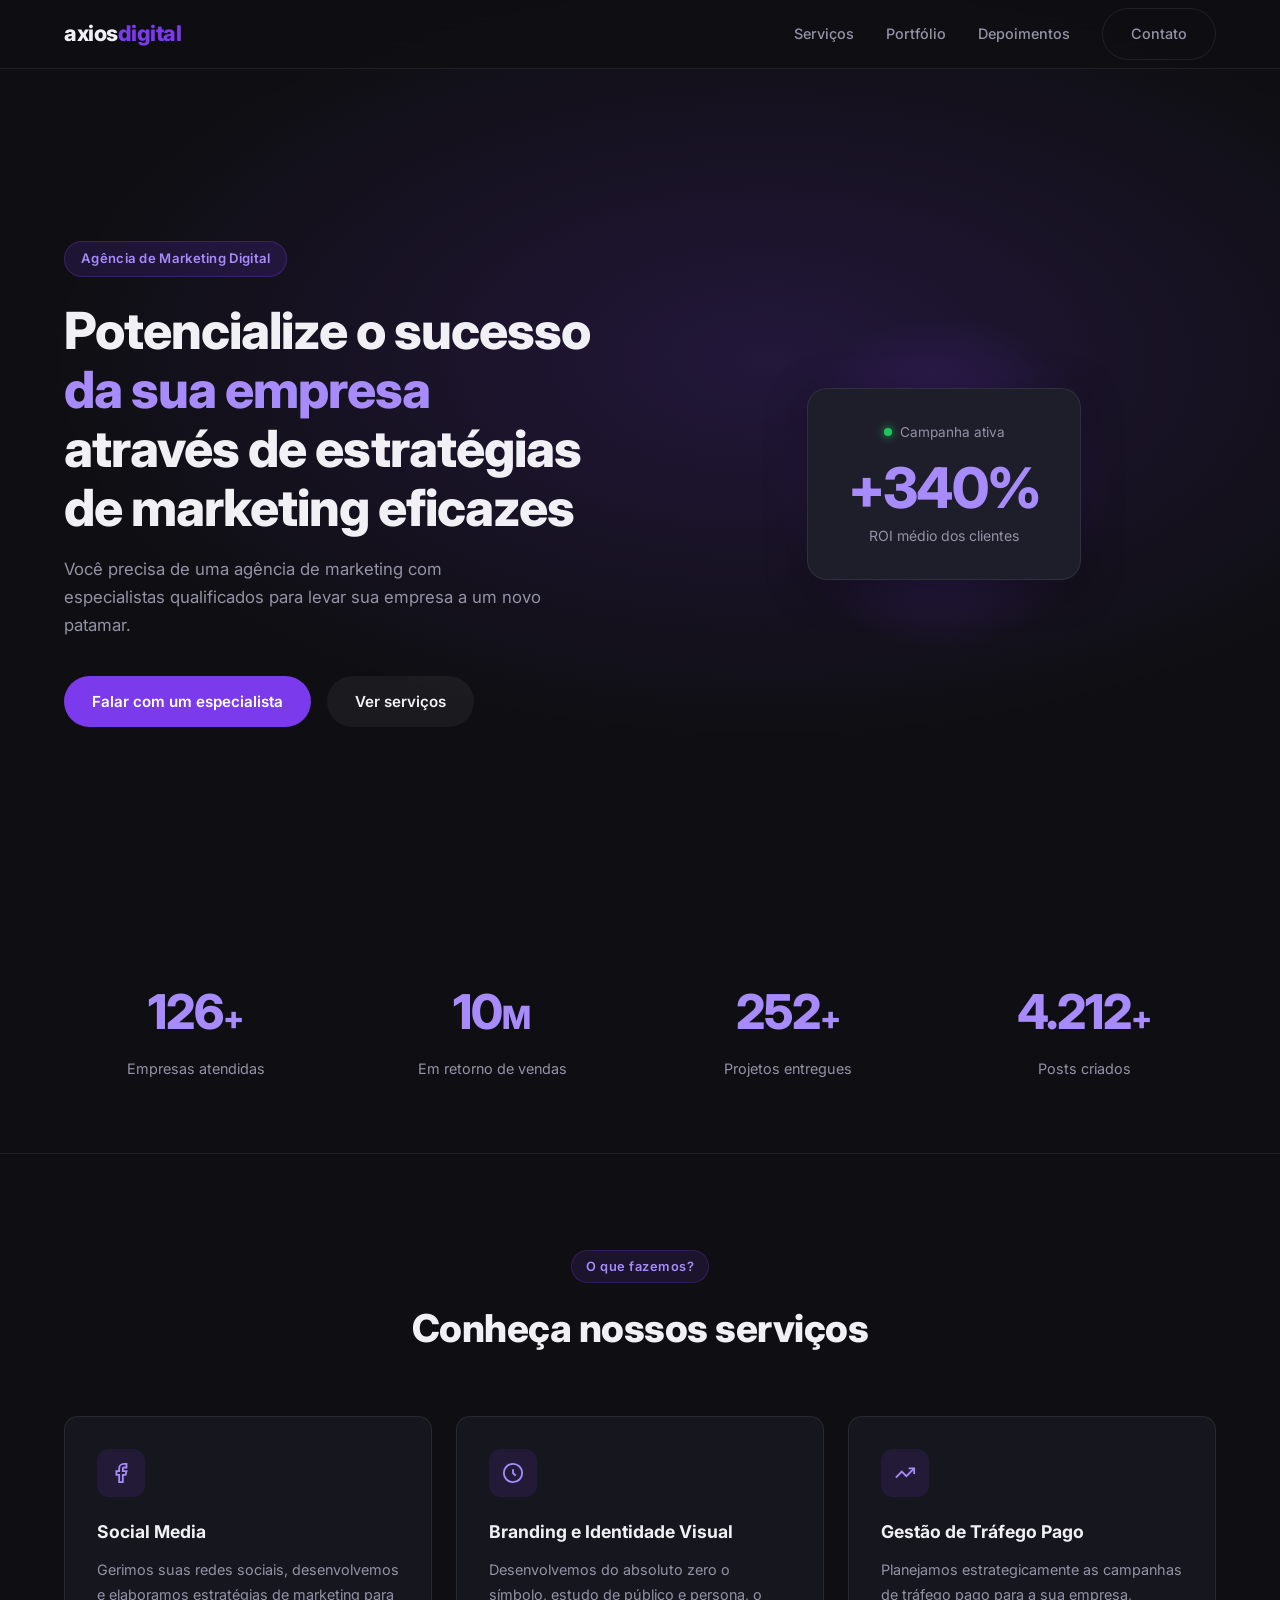
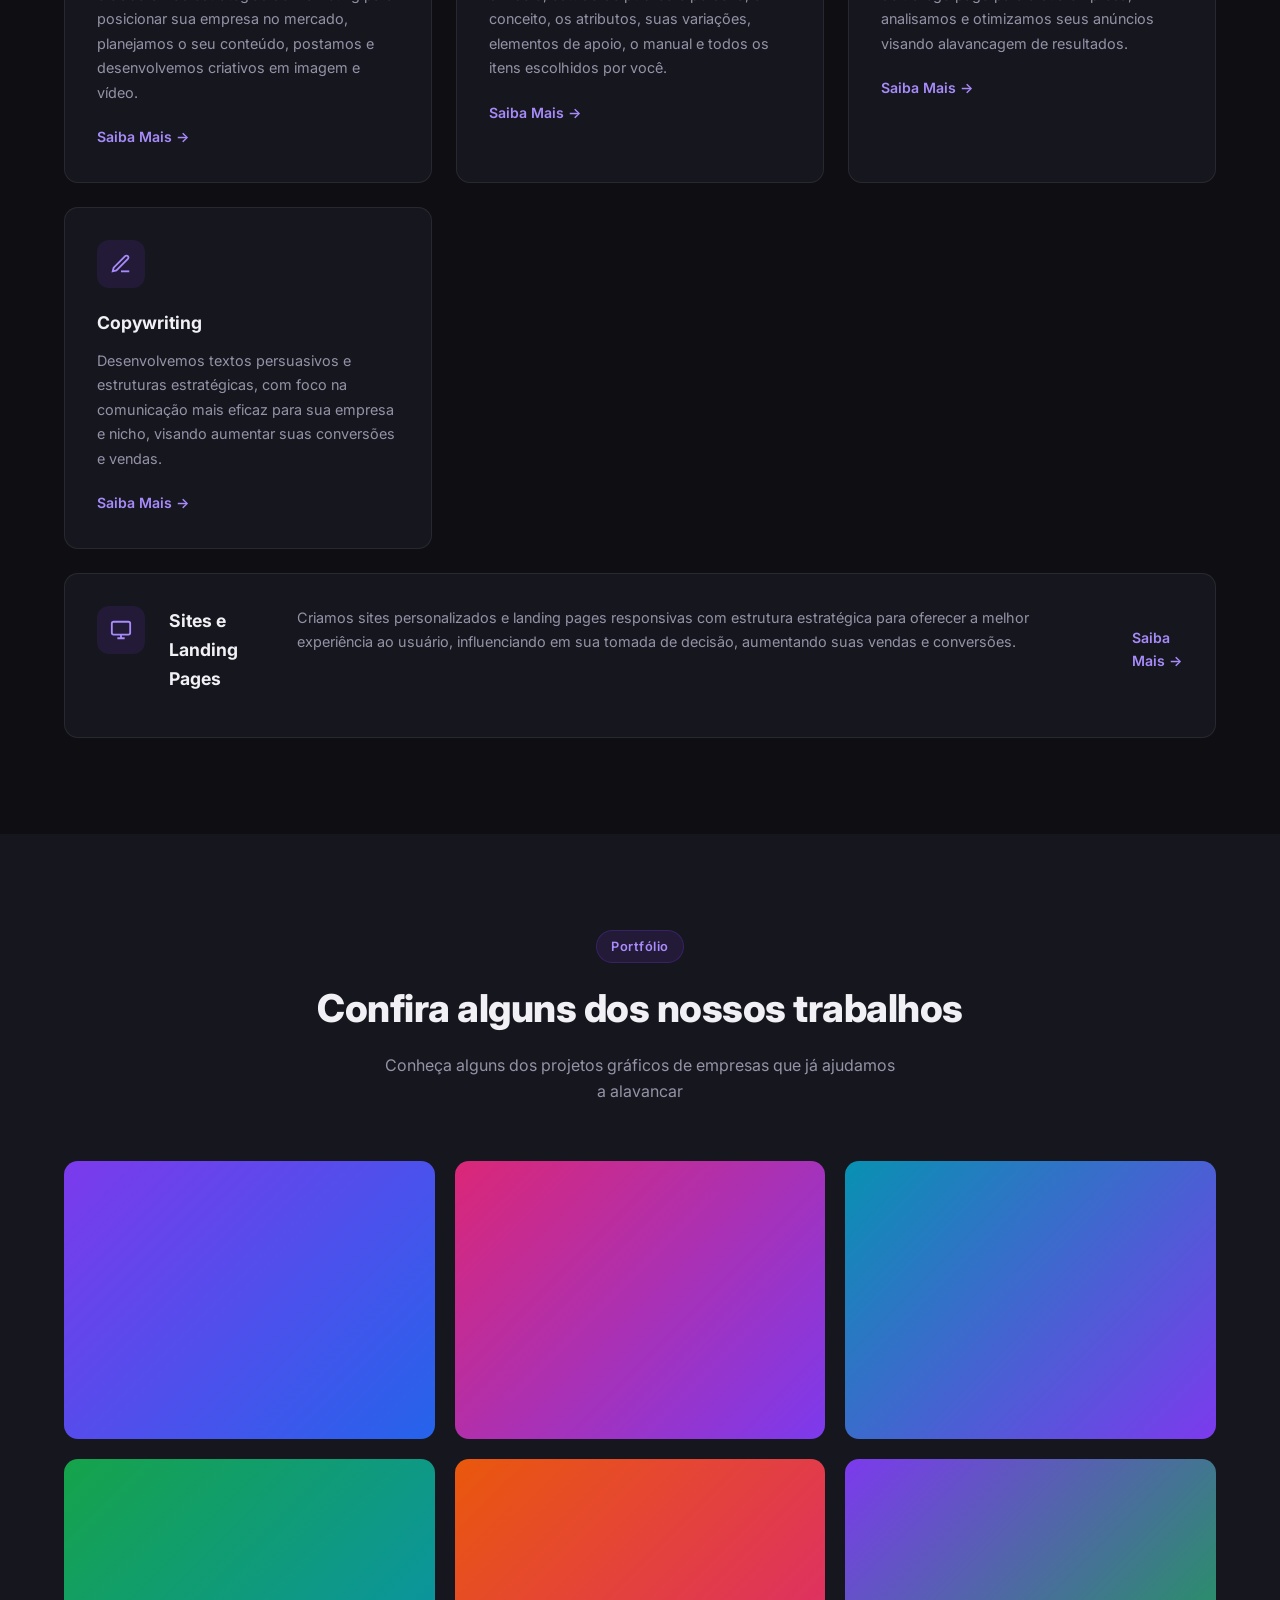
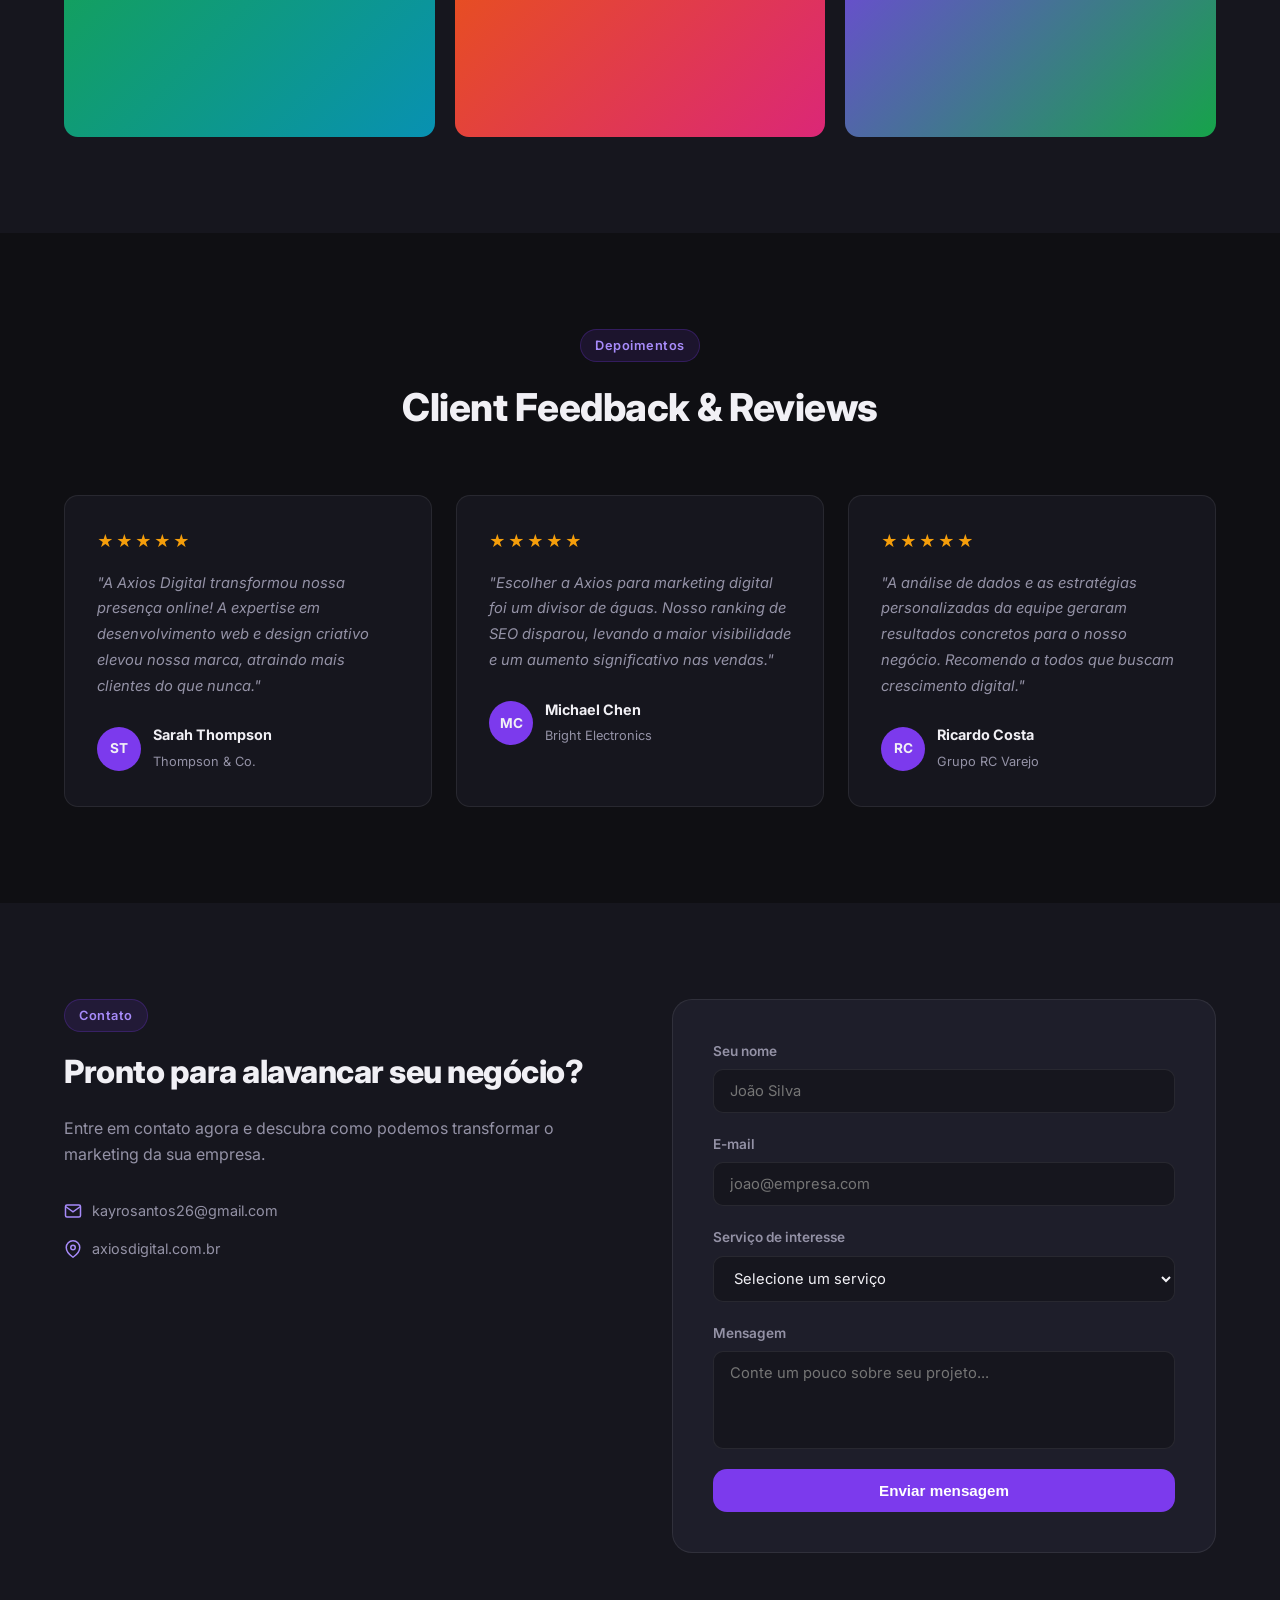
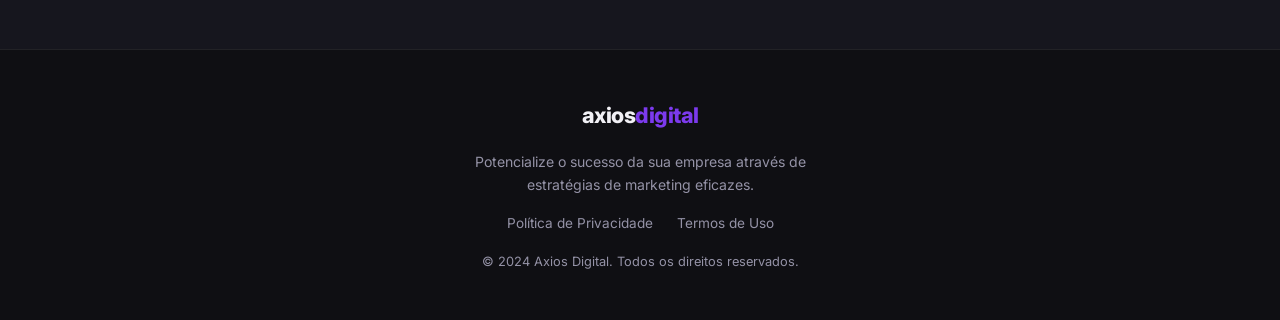
==== site/index.html @ cff5543f "feat: criar site completo axiosdigital.com.br - HTML, CSS e JS baseados no conteúdo extraído do back" ====
<!DOCTYPE html>
<html lang="pt-BR">
<head>
  <meta charset="UTF-8" />
  <meta name="viewport" content="width=device-width, initial-scale=1.0" />
  <title>Axios Digital — Agência de Marketing</title>
  <meta name="description" content="Potencialize o sucesso da sua empresa através de estratégias de marketing eficazes." />
  <link rel="preconnect" href="https://fonts.googleapis.com" />
  <link href="https://fonts.googleapis.com/css2?family=Inter:wght@300;400;500;600;700;800&display=swap" rel="stylesheet" />
  <link rel="stylesheet" href="style.css" />
</head>
<body>

  <!-- NAV -->
  <header class="nav" id="nav">
    <div class="container nav__inner">
      <a href="#" class="nav__logo">axios<span>digital</span></a>
      <nav class="nav__links">
        <a href="#servicos">Serviços</a>
        <a href="#portfolio">Portfólio</a>
        <a href="#depoimentos">Depoimentos</a>
        <a href="#contato" class="btn btn--outline">Contato</a>
      </nav>
      <button class="nav__hamburger" id="hamburger" aria-label="Menu">
        <span></span><span></span><span></span>
      </button>
    </div>
  </header>

  <!-- HERO -->
  <section class="hero">
    <div class="container hero__inner">
      <div class="hero__text">
        <span class="hero__badge">Agência de Marketing Digital</span>
        <h1 class="hero__title">Potencialize o sucesso <span>da sua empresa</span> através de estratégias de marketing eficazes</h1>
        <p class="hero__sub">Você precisa de uma agência de marketing com especialistas qualificados para levar sua empresa a um novo patamar.</p>
        <div class="hero__ctas">
          <a href="#contato" class="btn btn--primary">Falar com um especialista</a>
          <a href="#servicos" class="btn btn--ghost">Ver serviços</a>
        </div>
      </div>
      <div class="hero__image">
        <div class="hero__glow"></div>
        <div class="hero__card">
          <div class="hero__card-line">
            <span class="dot dot--green"></span>
            <span>Campanha ativa</span>
          </div>
          <div class="hero__card-stat">+340%</div>
          <div class="hero__card-label">ROI médio dos clientes</div>
        </div>
      </div>
    </div>
    <div class="hero__wave">
      <svg viewBox="0 0 1440 80" preserveAspectRatio="none"><path d="M0,40 C360,80 1080,0 1440,40 L1440,80 L0,80 Z" fill="#0f0f13"/></svg>
    </div>
  </section>

  <!-- COUNTERS -->
  <section class="counters" id="counters">
    <div class="container counters__grid">
      <div class="counter-item">
        <span class="counter-num" data-target="150">0</span><span class="counter-plus">+</span>
        <p>Empresas atendidas</p>
      </div>
      <div class="counter-item">
        <span class="counter-num" data-target="12">0</span><span class="counter-plus">M</span>
        <p>Em retorno de vendas</p>
      </div>
      <div class="counter-item">
        <span class="counter-num" data-target="300">0</span><span class="counter-plus">+</span>
        <p>Projetos entregues</p>
      </div>
      <div class="counter-item">
        <span class="counter-num" data-target="5000">0</span><span class="counter-plus">+</span>
        <p>Posts criados</p>
      </div>
    </div>
  </section>

  <!-- SERVICES -->
  <section class="services" id="servicos">
    <div class="container">
      <div class="section-header">
        <span class="section-tag">O que fazemos?</span>
        <h2>Conheça nossos serviços</h2>
      </div>
      <div class="services__grid">

        <div class="service-card">
          <div class="service-card__icon">
            <svg viewBox="0 0 24 24" fill="none" stroke="currentColor" stroke-width="2"><path d="M18 2h-3a5 5 0 0 0-5 5v3H7v4h3v8h4v-8h3l1-4h-4V7a1 1 0 0 1 1-1h3z"/></svg>
          </div>
          <h3>Social Media</h3>
          <p>Gerimos suas redes sociais, desenvolvemos e elaboramos estratégias de marketing para posicionar sua empresa no mercado, planejamos o seu conteúdo, postamos e desenvolvemos criativos em imagem e vídeo.</p>
          <a href="#contato" class="service-link">Saiba Mais →</a>
        </div>

        <div class="service-card">
          <div class="service-card__icon">
            <svg viewBox="0 0 24 24" fill="none" stroke="currentColor" stroke-width="2"><circle cx="12" cy="12" r="10"/><path d="M12 8v4l3 3"/></svg>
          </div>
          <h3>Branding e Identidade Visual</h3>
          <p>Desenvolvemos do absoluto zero o símbolo, estudo de público e persona, o conceito, os atributos, suas variações, elementos de apoio, o manual e todos os itens escolhidos por você.</p>
          <a href="#contato" class="service-link">Saiba Mais →</a>
        </div>

        <div class="service-card">
          <div class="service-card__icon">
            <svg viewBox="0 0 24 24" fill="none" stroke="currentColor" stroke-width="2"><polyline points="22 7 13.5 15.5 8.5 10.5 2 17"/><polyline points="16 7 22 7 22 13"/></svg>
          </div>
          <h3>Gestão de Tráfego Pago</h3>
          <p>Planejamos estrategicamente as campanhas de tráfego pago para a sua empresa, analisamos e otimizamos seus anúncios visando alavancagem de resultados.</p>
          <a href="#contato" class="service-link">Saiba Mais →</a>
        </div>

        <div class="service-card">
          <div class="service-card__icon">
            <svg viewBox="0 0 24 24" fill="none" stroke="currentColor" stroke-width="2"><path d="M12 20h9"/><path d="M16.5 3.5a2.121 2.121 0 0 1 3 3L7 19l-4 1 1-4L16.5 3.5z"/></svg>
          </div>
          <h3>Copywriting</h3>
          <p>Desenvolvemos textos persuasivos e estruturas estratégicas, com foco na comunicação mais eficaz para sua empresa e nicho, visando aumentar suas conversões e vendas.</p>
          <a href="#contato" class="service-link">Saiba Mais →</a>
        </div>

        <div class="service-card service-card--wide">
          <div class="service-card__icon">
            <svg viewBox="0 0 24 24" fill="none" stroke="currentColor" stroke-width="2"><rect x="2" y="3" width="20" height="14" rx="2"/><path d="M8 21h8M12 17v4"/></svg>
          </div>
          <h3>Sites e Landing Pages</h3>
          <p>Criamos sites personalizados e landing pages responsivas com estrutura estratégica para oferecer a melhor experiência ao usuário, influenciando em sua tomada de decisão, aumentando suas vendas e conversões.</p>
          <a href="#contato" class="service-link">Saiba Mais →</a>
        </div>

      </div>
    </div>
  </section>

  <!-- PORTFOLIO -->
  <section class="portfolio" id="portfolio">
    <div class="container">
      <div class="section-header">
        <span class="section-tag">Portfólio</span>
        <h2>Confira alguns dos nossos trabalhos</h2>
        <p>Conheça alguns dos projetos gráficos de empresas que já ajudamos a alavancar</p>
      </div>
      <div class="portfolio__grid">
        <div class="portfolio-item">
          <div class="portfolio-item__img portfolio-item__img--1"></div>
          <div class="portfolio-item__overlay">
            <a href="#contato" class="btn btn--primary">Ver Projeto</a>
          </div>
        </div>
        <div class="portfolio-item">
          <div class="portfolio-item__img portfolio-item__img--2"></div>
          <div class="portfolio-item__overlay">
            <a href="#contato" class="btn btn--primary">Ver Projeto</a>
          </div>
        </div>
        <div class="portfolio-item">
          <div class="portfolio-item__img portfolio-item__img--3"></div>
          <div class="portfolio-item__overlay">
            <a href="#contato" class="btn btn--primary">Ver Projeto</a>
          </div>
        </div>
        <div class="portfolio-item">
          <div class="portfolio-item__img portfolio-item__img--4"></div>
          <div class="portfolio-item__overlay">
            <a href="#contato" class="btn btn--primary">Ver Projeto</a>
          </div>
        </div>
        <div class="portfolio-item">
          <div class="portfolio-item__img portfolio-item__img--5"></div>
          <div class="portfolio-item__overlay">
            <a href="#contato" class="btn btn--primary">Ver Projeto</a>
          </div>
        </div>
        <div class="portfolio-item">
          <div class="portfolio-item__img portfolio-item__img--6"></div>
          <div class="portfolio-item__overlay">
            <a href="#contato" class="btn btn--primary">Ver Projeto</a>
          </div>
        </div>
      </div>
    </div>
  </section>

  <!-- TESTIMONIALS -->
  <section class="testimonials" id="depoimentos">
    <div class="container">
      <div class="section-header">
        <span class="section-tag">Depoimentos</span>
        <h2>Client Feedback & Reviews</h2>
      </div>
      <div class="testimonials__grid">
        <div class="testimonial-card">
          <div class="testimonial-card__stars">★★★★★</div>
          <p>"A Axios Digital transformou nossa presença online! A expertise em desenvolvimento web e design criativo elevou nossa marca, atraindo mais clientes do que nunca."</p>
          <div class="testimonial-card__author">
            <div class="testimonial-card__avatar">ST</div>
            <div>
              <strong>Sarah Thompson</strong>
              <span>Thompson & Co.</span>
            </div>
          </div>
        </div>
        <div class="testimonial-card">
          <div class="testimonial-card__stars">★★★★★</div>
          <p>"Escolher a Axios para marketing digital foi um divisor de águas. Nosso ranking de SEO disparou, levando a maior visibilidade e um aumento significativo nas vendas."</p>
          <div class="testimonial-card__author">
            <div class="testimonial-card__avatar">MC</div>
            <div>
              <strong>Michael Chen</strong>
              <span>Bright Electronics</span>
            </div>
          </div>
        </div>
        <div class="testimonial-card">
          <div class="testimonial-card__stars">★★★★★</div>
          <p>"A análise de dados e as estratégias personalizadas da equipe geraram resultados concretos para o nosso negócio. Recomendo a todos que buscam crescimento digital."</p>
          <div class="testimonial-card__author">
            <div class="testimonial-card__avatar">RC</div>
            <div>
              <strong>Ricardo Costa</strong>
              <span>Grupo RC Varejo</span>
            </div>
          </div>
        </div>
      </div>
    </div>
  </section>

  <!-- CONTACT -->
  <section class="contact" id="contato">
    <div class="container contact__inner">
      <div class="contact__text">
        <span class="section-tag">Contato</span>
        <h2>Pronto para alavancar seu negócio?</h2>
        <p>Entre em contato agora e descubra como podemos transformar o marketing da sua empresa.</p>
        <ul class="contact__info">
          <li>
            <svg viewBox="0 0 24 24" fill="none" stroke="currentColor" stroke-width="2"><path d="M4 4h16c1.1 0 2 .9 2 2v12c0 1.1-.9 2-2 2H4c-1.1 0-2-.9-2-2V6c0-1.1.9-2 2-2z"/><polyline points="22,6 12,13 2,6"/></svg>
            kayrosantos26@gmail.com
          </li>
          <li>
            <svg viewBox="0 0 24 24" fill="none" stroke="currentColor" stroke-width="2"><path d="M21 10c0 7-9 13-9 13s-9-6-9-13a9 9 0 0 1 18 0z"/><circle cx="12" cy="10" r="3"/></svg>
            axiosdigital.com.br
          </li>
        </ul>
      </div>
      <form class="contact__form" id="contactForm">
        <div class="form-group">
          <label for="nome">Seu nome</label>
          <input type="text" id="nome" placeholder="João Silva" required />
        </div>
        <div class="form-group">
          <label for="email">E-mail</label>
          <input type="email" id="email" placeholder="joao@empresa.com" required />
        </div>
        <div class="form-group">
          <label for="servico">Serviço de interesse</label>
          <select id="servico">
            <option value="">Selecione um serviço</option>
            <option>Social Media</option>
            <option>Branding e Identidade Visual</option>
            <option>Gestão de Tráfego Pago</option>
            <option>Copywriting</option>
            <option>Sites e Landing Pages</option>
          </select>
        </div>
        <div class="form-group">
          <label for="mensagem">Mensagem</label>
          <textarea id="mensagem" rows="4" placeholder="Conte um pouco sobre seu projeto..."></textarea>
        </div>
        <button type="submit" class="btn btn--primary btn--full">Enviar mensagem</button>
      </form>
    </div>
  </section>

  <!-- FOOTER -->
  <footer class="footer">
    <div class="container footer__inner">
      <a href="#" class="nav__logo">axios<span>digital</span></a>
      <p>Potencialize o sucesso da sua empresa através de estratégias de marketing eficazes.</p>
      <div class="footer__links">
        <a href="politica-de-privacidade.html">Política de Privacidade</a>
        <a href="termos-de-uso.html">Termos de Uso</a>
      </div>
      <p class="footer__copy">© 2024 Axios Digital. Todos os direitos reservados.</p>
    </div>
  </footer>

  <script src="main.js"></script>
</body>
</html>
---- site/style.css ----
/* ===========================
   AXIOS DIGITAL — STYLESHEET
   =========================== */

*, *::before, *::after { box-sizing: border-box; margin: 0; padding: 0; }

:root {
  --accent: #7c3aed;
  --accent-light: #a78bfa;
  --accent-dark: #5b21b6;
  --bg: #0f0f13;
  --bg2: #16161e;
  --bg3: #1e1e2a;
  --text: #f1f0f5;
  --text-muted: #9492a6;
  --border: rgba(255,255,255,0.08);
  --radius: 14px;
  --shadow: 0 8px 40px rgba(0,0,0,0.4);
}

html { scroll-behavior: smooth; }

body {
  font-family: 'Inter', sans-serif;
  background: var(--bg);
  color: var(--text);
  line-height: 1.65;
  overflow-x: hidden;
}

.container { max-width: 1200px; margin: 0 auto; padding: 0 24px; }

/* ---- BUTTONS ---- */
.btn {
  display: inline-flex;
  align-items: center;
  gap: 8px;
  padding: 13px 28px;
  border-radius: 50px;
  font-weight: 600;
  font-size: 0.95rem;
  text-decoration: none;
  cursor: pointer;
  border: none;
  transition: all 0.25s ease;
}
.btn--primary {
  background: var(--accent);
  color: #fff;
}
.btn--primary:hover { background: var(--accent-dark); transform: translateY(-2px); box-shadow: 0 8px 24px rgba(124,58,237,0.4); }
.btn--outline { background: transparent; color: var(--text); border: 1.5px solid var(--border); }
.btn--outline:hover { border-color: var(--accent); color: var(--accent); }
.btn--ghost { background: rgba(255,255,255,0.05); color: var(--text); }
.btn--ghost:hover { background: rgba(255,255,255,0.1); }
.btn--full { width: 100%; justify-content: center; border-radius: var(--radius); }

/* ---- NAV ---- */
.nav {
  position: fixed;
  top: 0; left: 0; right: 0;
  z-index: 100;
  background: rgba(15,15,19,0.85);
  backdrop-filter: blur(16px);
  border-bottom: 1px solid var(--border);
  transition: background 0.3s;
}
.nav__inner {
  display: flex;
  align-items: center;
  justify-content: space-between;
  height: 68px;
}
.nav__logo {
  font-size: 1.35rem;
  font-weight: 800;
  color: var(--text);
  text-decoration: none;
  letter-spacing: -0.5px;
}
.nav__logo span { color: var(--accent); }
.nav__links {
  display: flex;
  align-items: center;
  gap: 32px;
}
.nav__links a {
  color: var(--text-muted);
  text-decoration: none;
  font-size: 0.9rem;
  font-weight: 500;
  transition: color 0.2s;
}
.nav__links a:hover { color: var(--text); }
.nav__hamburger {
  display: none;
  flex-direction: column;
  gap: 5px;
  background: none;
  border: none;
  cursor: pointer;
  padding: 4px;
}
.nav__hamburger span {
  display: block;
  width: 24px;
  height: 2px;
  background: var(--text);
  border-radius: 2px;
  transition: all 0.3s;
}

/* ---- HERO ---- */
.hero {
  min-height: 100vh;
  display: flex;
  align-items: center;
  background: radial-gradient(ellipse 80% 60% at 60% 40%, rgba(124,58,237,0.18) 0%, transparent 70%), var(--bg);
  padding-top: 68px;
  position: relative;
}
.hero__inner {
  display: grid;
  grid-template-columns: 1fr 1fr;
  gap: 64px;
  align-items: center;
  padding: 80px 24px;
}
.hero__badge {
  display: inline-block;
  background: rgba(124,58,237,0.15);
  color: var(--accent-light);
  border: 1px solid rgba(124,58,237,0.3);
  border-radius: 50px;
  padding: 6px 16px;
  font-size: 0.82rem;
  font-weight: 600;
  letter-spacing: 0.3px;
  margin-bottom: 24px;
}
.hero__title {
  font-size: clamp(2rem, 4vw, 3.2rem);
  font-weight: 800;
  line-height: 1.15;
  letter-spacing: -1px;
  margin-bottom: 20px;
}
.hero__title span { color: var(--accent-light); }
.hero__sub {
  color: var(--text-muted);
  font-size: 1.05rem;
  margin-bottom: 36px;
  max-width: 480px;
}
.hero__ctas { display: flex; gap: 16px; flex-wrap: wrap; }
.hero__image {
  display: flex;
  justify-content: center;
  align-items: center;
  position: relative;
}
.hero__glow {
  position: absolute;
  width: 340px;
  height: 340px;
  background: radial-gradient(circle, rgba(124,58,237,0.35) 0%, transparent 70%);
  border-radius: 50%;
}
.hero__card {
  position: relative;
  background: var(--bg3);
  border: 1px solid var(--border);
  border-radius: 20px;
  padding: 32px 40px;
  text-align: center;
  box-shadow: var(--shadow);
  min-width: 240px;
}
.hero__card-line {
  display: flex;
  align-items: center;
  justify-content: center;
  gap: 8px;
  font-size: 0.85rem;
  color: var(--text-muted);
  margin-bottom: 16px;
}
.dot {
  width: 8px;
  height: 8px;
  border-radius: 50%;
}
.dot--green { background: #22c55e; box-shadow: 0 0 8px #22c55e; animation: pulse 2s infinite; }
@keyframes pulse { 0%,100%{opacity:1} 50%{opacity:0.4} }
.hero__card-stat {
  font-size: 3.5rem;
  font-weight: 800;
  color: var(--accent-light);
  letter-spacing: -2px;
  line-height: 1;
}
.hero__card-label {
  color: var(--text-muted);
  font-size: 0.88rem;
  margin-top: 8px;
}
.hero__wave {
  position: absolute;
  bottom: -1px;
  left: 0; right: 0;
}
.hero__wave svg { display: block; width: 100%; }

/* ---- COUNTERS ---- */
.counters {
  background: var(--bg);
  padding: 72px 0;
  border-bottom: 1px solid var(--border);
}
.counters__grid {
  display: grid;
  grid-template-columns: repeat(4, 1fr);
  gap: 32px;
  text-align: center;
}
.counter-item { }
.counter-num {
  font-size: 3rem;
  font-weight: 800;
  color: var(--accent-light);
  letter-spacing: -1px;
}
.counter-plus {
  font-size: 2rem;
  font-weight: 800;
  color: var(--accent-light);
}
.counter-item p {
  color: var(--text-muted);
  margin-top: 6px;
  font-size: 0.9rem;
}

/* ---- SECTION HEADER ---- */
.section-header {
  text-align: center;
  margin-bottom: 56px;
}
.section-tag {
  display: inline-block;
  background: rgba(124,58,237,0.12);
  color: var(--accent-light);
  border: 1px solid rgba(124,58,237,0.25);
  border-radius: 50px;
  padding: 5px 14px;
  font-size: 0.8rem;
  font-weight: 600;
  letter-spacing: 0.5px;
  margin-bottom: 14px;
}
.section-header h2 {
  font-size: clamp(1.6rem, 3vw, 2.4rem);
  font-weight: 800;
  letter-spacing: -0.5px;
  margin-bottom: 12px;
}
.section-header p { color: var(--text-muted); max-width: 520px; margin: 0 auto; }

/* ---- SERVICES ---- */
.services {
  padding: 96px 0;
  background: var(--bg);
}
.services__grid {
  display: grid;
  grid-template-columns: repeat(3, 1fr);
  gap: 24px;
}
.service-card--wide { grid-column: span 3; display: flex; gap: 24px; align-items: flex-start; }
.service-card--wide h3 { margin-bottom: 8px; }
.service-card {
  background: var(--bg2);
  border: 1px solid var(--border);
  border-radius: var(--radius);
  padding: 32px;
  transition: border-color 0.3s, transform 0.3s;
}
.service-card:hover {
  border-color: rgba(124,58,237,0.5);
  transform: translateY(-4px);
}
.service-card__icon {
  width: 48px;
  height: 48px;
  background: rgba(124,58,237,0.12);
  border-radius: 12px;
  display: flex;
  align-items: center;
  justify-content: center;
  margin-bottom: 20px;
  flex-shrink: 0;
}
.service-card__icon svg { width: 22px; height: 22px; stroke: var(--accent-light); }
.service-card h3 { font-size: 1.1rem; font-weight: 700; margin-bottom: 12px; }
.service-card p { color: var(--text-muted); font-size: 0.9rem; line-height: 1.7; }
.service-link {
  display: inline-block;
  margin-top: 20px;
  color: var(--accent-light);
  text-decoration: none;
  font-size: 0.88rem;
  font-weight: 600;
  transition: gap 0.2s;
}
.service-link:hover { color: var(--accent); }

/* ---- PORTFOLIO ---- */
.portfolio {
  padding: 96px 0;
  background: var(--bg2);
}
.portfolio__grid {
  display: grid;
  grid-template-columns: repeat(3, 1fr);
  gap: 20px;
}
.portfolio-item {
  position: relative;
  border-radius: var(--radius);
  overflow: hidden;
  aspect-ratio: 4/3;
  cursor: pointer;
}
.portfolio-item__img {
  width: 100%;
  height: 100%;
  transition: transform 0.4s ease;
}
.portfolio-item__img--1 { background: linear-gradient(135deg, #7c3aed 0%, #2563eb 100%); }
.portfolio-item__img--2 { background: linear-gradient(135deg, #db2777 0%, #7c3aed 100%); }
.portfolio-item__img--3 { background: linear-gradient(135deg, #0891b2 0%, #7c3aed 100%); }
.portfolio-item__img--4 { background: linear-gradient(135deg, #16a34a 0%, #0891b2 100%); }
.portfolio-item__img--5 { background: linear-gradient(135deg, #ea580c 0%, #db2777 100%); }
.portfolio-item__img--6 { background: linear-gradient(135deg, #7c3aed 0%, #16a34a 100%); }
.portfolio-item__overlay {
  position: absolute;
  inset: 0;
  background: rgba(0,0,0,0.6);
  display: flex;
  align-items: center;
  justify-content: center;
  opacity: 0;
  transition: opacity 0.3s;
}
.portfolio-item:hover .portfolio-item__overlay { opacity: 1; }
.portfolio-item:hover .portfolio-item__img { transform: scale(1.06); }

/* ---- TESTIMONIALS ---- */
.testimonials {
  padding: 96px 0;
  background: var(--bg);
}
.testimonials__grid {
  display: grid;
  grid-template-columns: repeat(3, 1fr);
  gap: 24px;
}
.testimonial-card {
  background: var(--bg2);
  border: 1px solid var(--border);
  border-radius: var(--radius);
  padding: 32px;
  transition: border-color 0.3s;
}
.testimonial-card:hover { border-color: rgba(124,58,237,0.4); }
.testimonial-card__stars { color: #f59e0b; font-size: 1rem; margin-bottom: 16px; letter-spacing: 2px; }
.testimonial-card p {
  color: var(--text-muted);
  font-size: 0.92rem;
  line-height: 1.75;
  margin-bottom: 24px;
  font-style: italic;
}
.testimonial-card__author { display: flex; align-items: center; gap: 12px; }
.testimonial-card__avatar {
  width: 44px;
  height: 44px;
  background: var(--accent);
  border-radius: 50%;
  display: flex;
  align-items: center;
  justify-content: center;
  font-weight: 700;
  font-size: 0.85rem;
  flex-shrink: 0;
}
.testimonial-card__author strong { display: block; font-size: 0.9rem; }
.testimonial-card__author span { color: var(--text-muted); font-size: 0.8rem; }

/* ---- CONTACT ---- */
.contact {
  padding: 96px 0;
  background: var(--bg2);
}
.contact__inner {
  display: grid;
  grid-template-columns: 1fr 1fr;
  gap: 64px;
  align-items: start;
}
.contact__text h2 { font-size: 2rem; font-weight: 800; margin-bottom: 16px; letter-spacing: -0.5px; }
.contact__text p { color: var(--text-muted); margin-bottom: 32px; }
.contact__info { list-style: none; display: flex; flex-direction: column; gap: 14px; }
.contact__info li {
  display: flex;
  align-items: center;
  gap: 10px;
  color: var(--text-muted);
  font-size: 0.9rem;
}
.contact__info svg { width: 18px; height: 18px; stroke: var(--accent-light); flex-shrink: 0; }
.contact__form {
  background: var(--bg3);
  border: 1px solid var(--border);
  border-radius: 20px;
  padding: 40px;
  display: flex;
  flex-direction: column;
  gap: 20px;
}
.form-group { display: flex; flex-direction: column; gap: 7px; }
.form-group label { font-size: 0.85rem; font-weight: 600; color: var(--text-muted); }
.form-group input,
.form-group select,
.form-group textarea {
  background: var(--bg2);
  border: 1px solid var(--border);
  border-radius: 10px;
  padding: 12px 16px;
  color: var(--text);
  font-size: 0.92rem;
  font-family: inherit;
  transition: border-color 0.2s;
  outline: none;
  resize: none;
}
.form-group input:focus,
.form-group select:focus,
.form-group textarea:focus { border-color: var(--accent); }
.form-group select option { background: var(--bg2); }

/* ---- FOOTER ---- */
.footer {
  background: var(--bg);
  border-top: 1px solid var(--border);
  padding: 48px 0;
  text-align: center;
}
.footer__inner { display: flex; flex-direction: column; align-items: center; gap: 16px; }
.footer p { color: var(--text-muted); font-size: 0.88rem; max-width: 400px; }
.footer__links { display: flex; gap: 24px; }
.footer__links a { color: var(--text-muted); text-decoration: none; font-size: 0.85rem; transition: color 0.2s; }
.footer__links a:hover { color: var(--accent-light); }
.footer__copy { font-size: 0.8rem !important; }

/* ---- RESPONSIVE ---- */
@media (max-width: 1024px) {
  .services__grid { grid-template-columns: repeat(2, 1fr); }
  .service-card--wide { grid-column: span 2; }
}

@media (max-width: 768px) {
  .hero__inner { grid-template-columns: 1fr; text-align: center; }
  .hero__sub { margin: 0 auto 36px; }
  .hero__ctas { justify-content: center; }
  .hero__image { display: none; }
  .counters__grid { grid-template-columns: repeat(2, 1fr); }
  .services__grid { grid-template-columns: 1fr; }
  .service-card--wide { grid-column: span 1; flex-direction: column; }
  .portfolio__grid { grid-template-columns: repeat(2, 1fr); }
  .testimonials__grid { grid-template-columns: 1fr; }
  .contact__inner { grid-template-columns: 1fr; }
  .nav__links { display: none; }
  .nav__hamburger { display: flex; }
}

@media (max-width: 480px) {
  .portfolio__grid { grid-template-columns: 1fr; }
  .counters__grid { grid-template-columns: repeat(2, 1fr); }
  .hero__title { font-size: 1.8rem; }
}
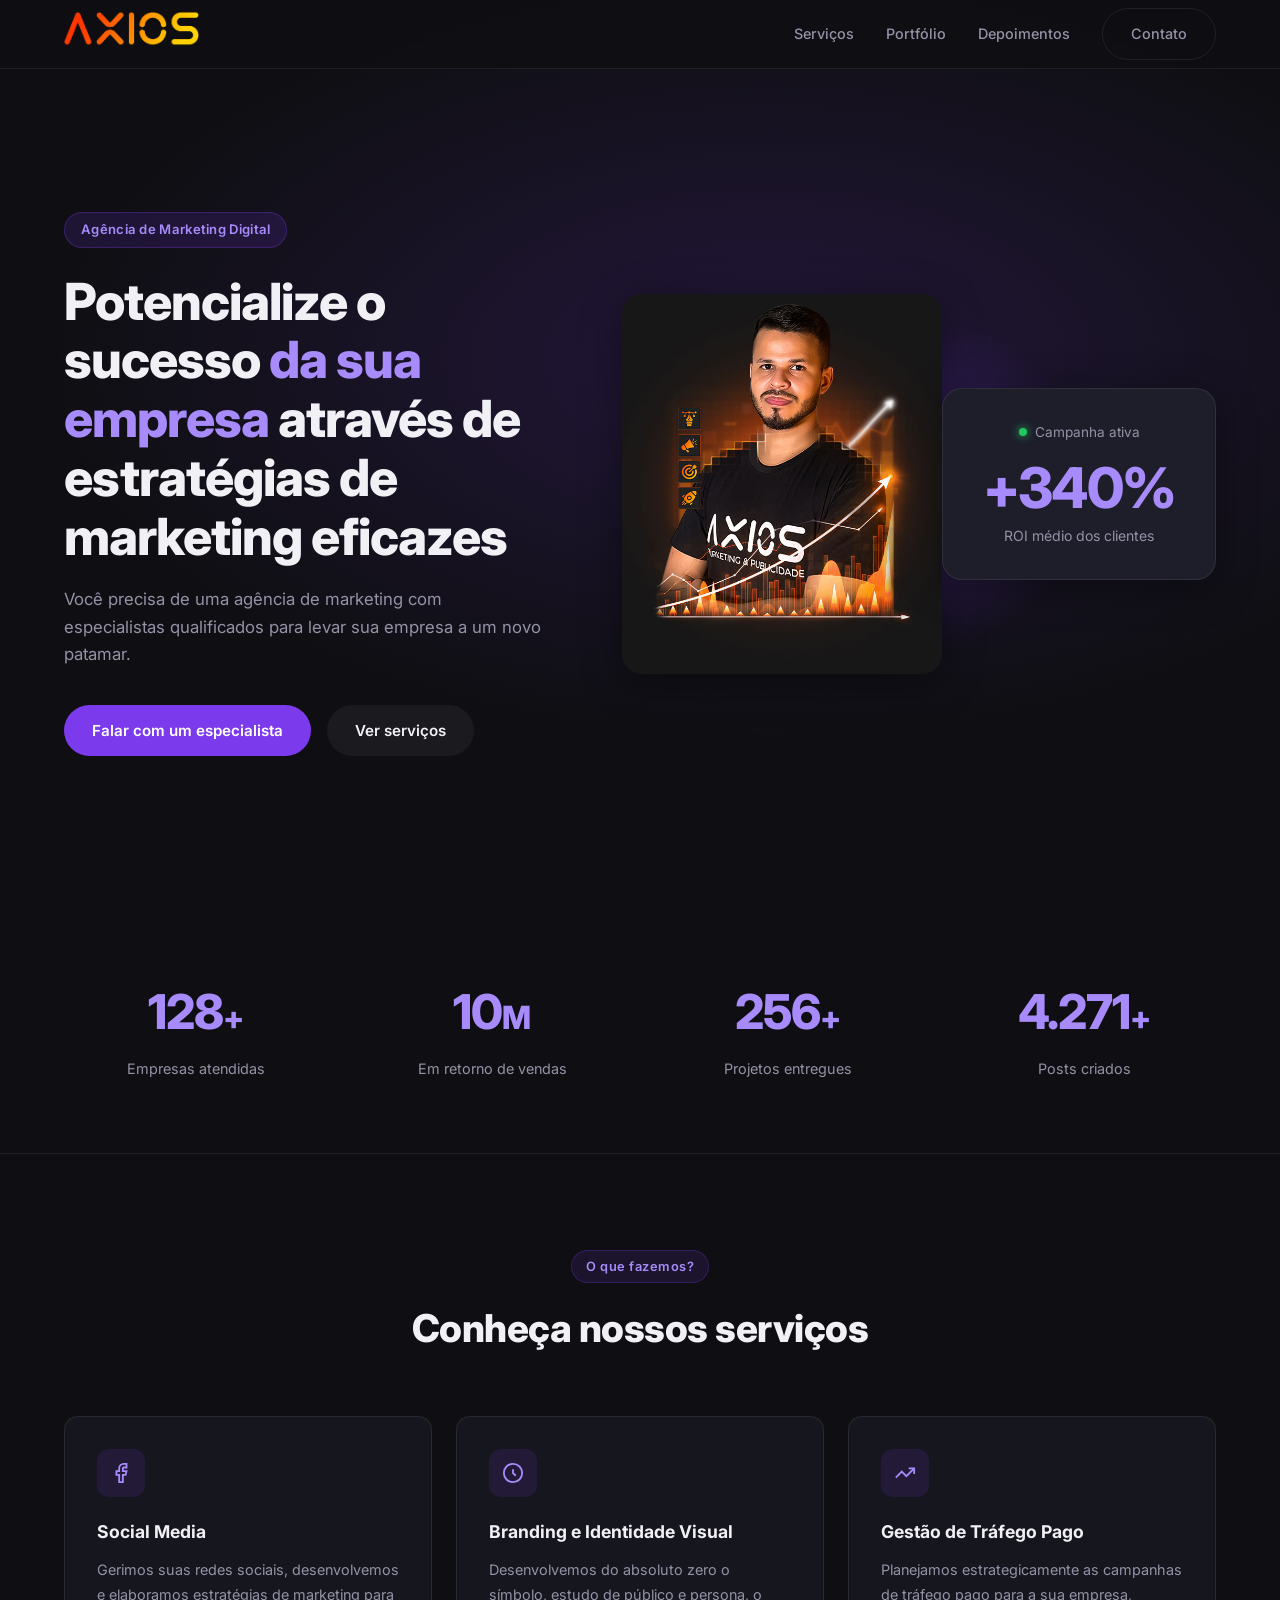
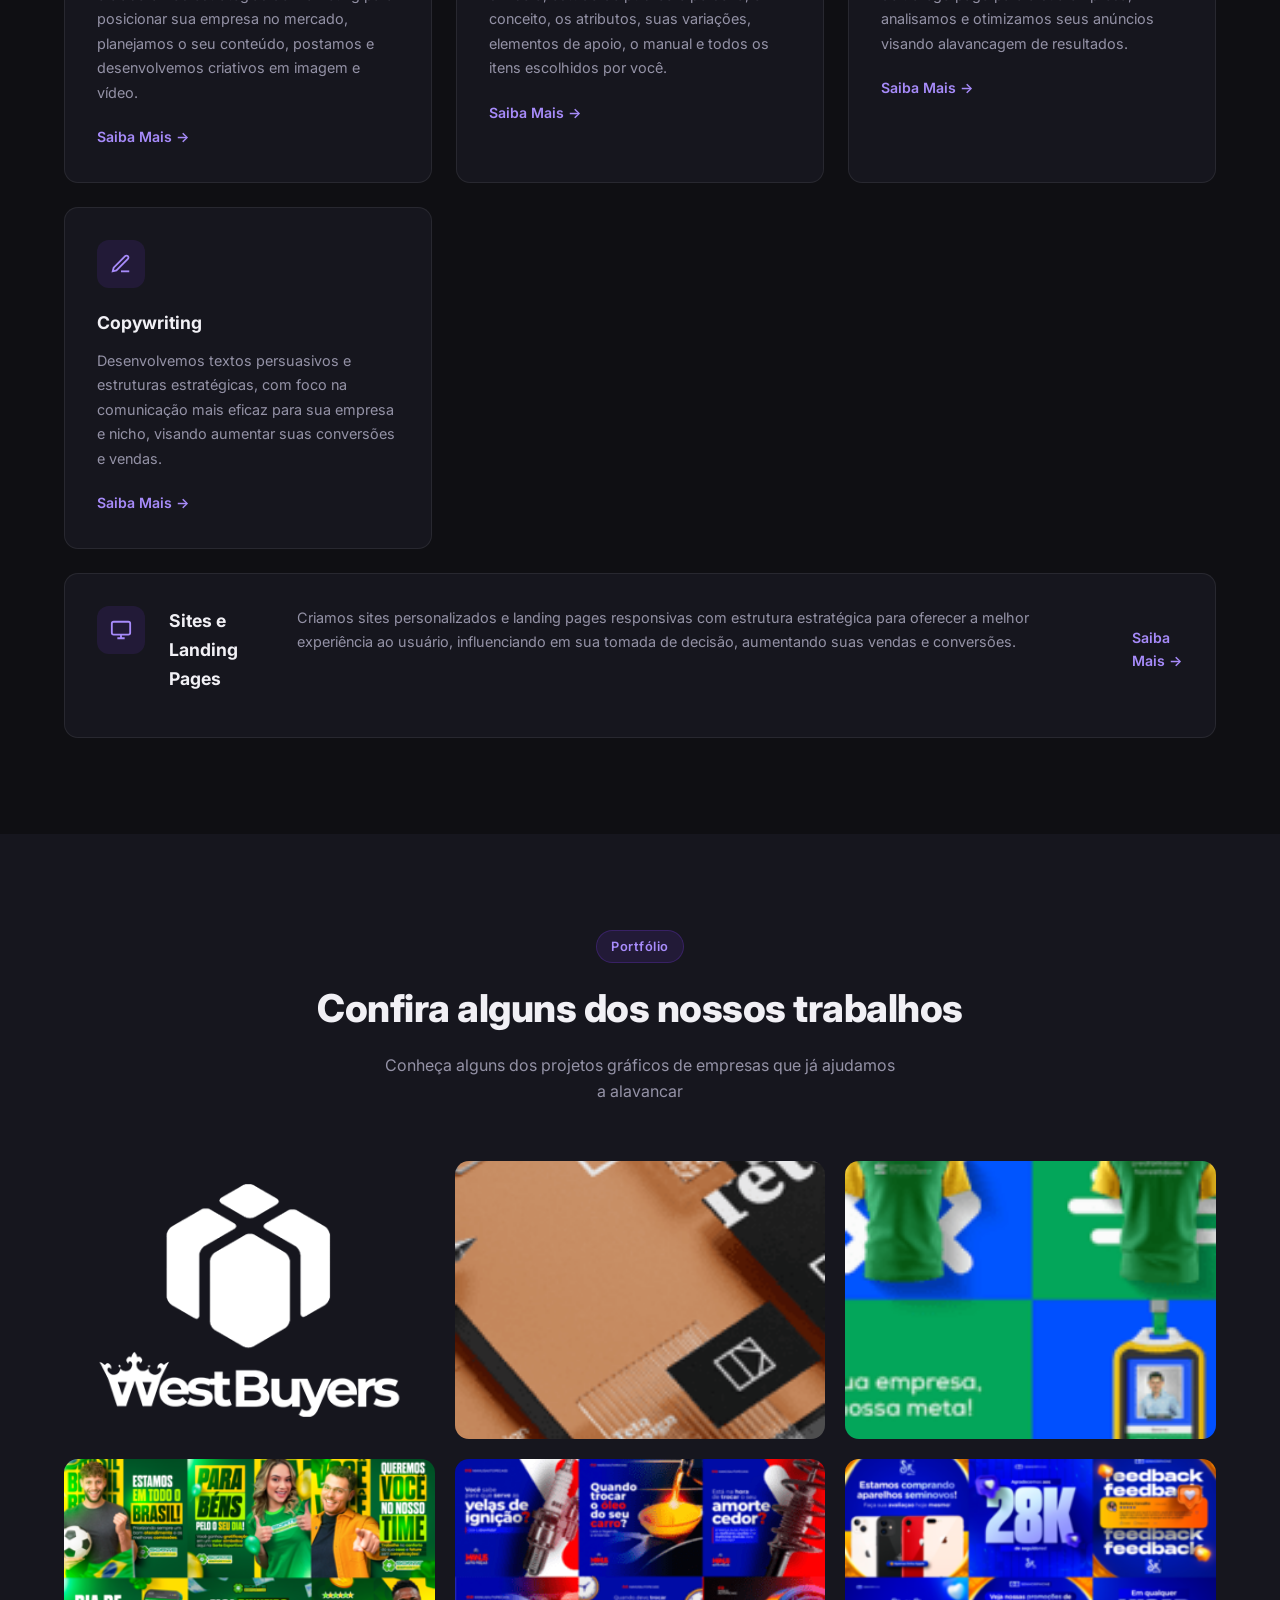
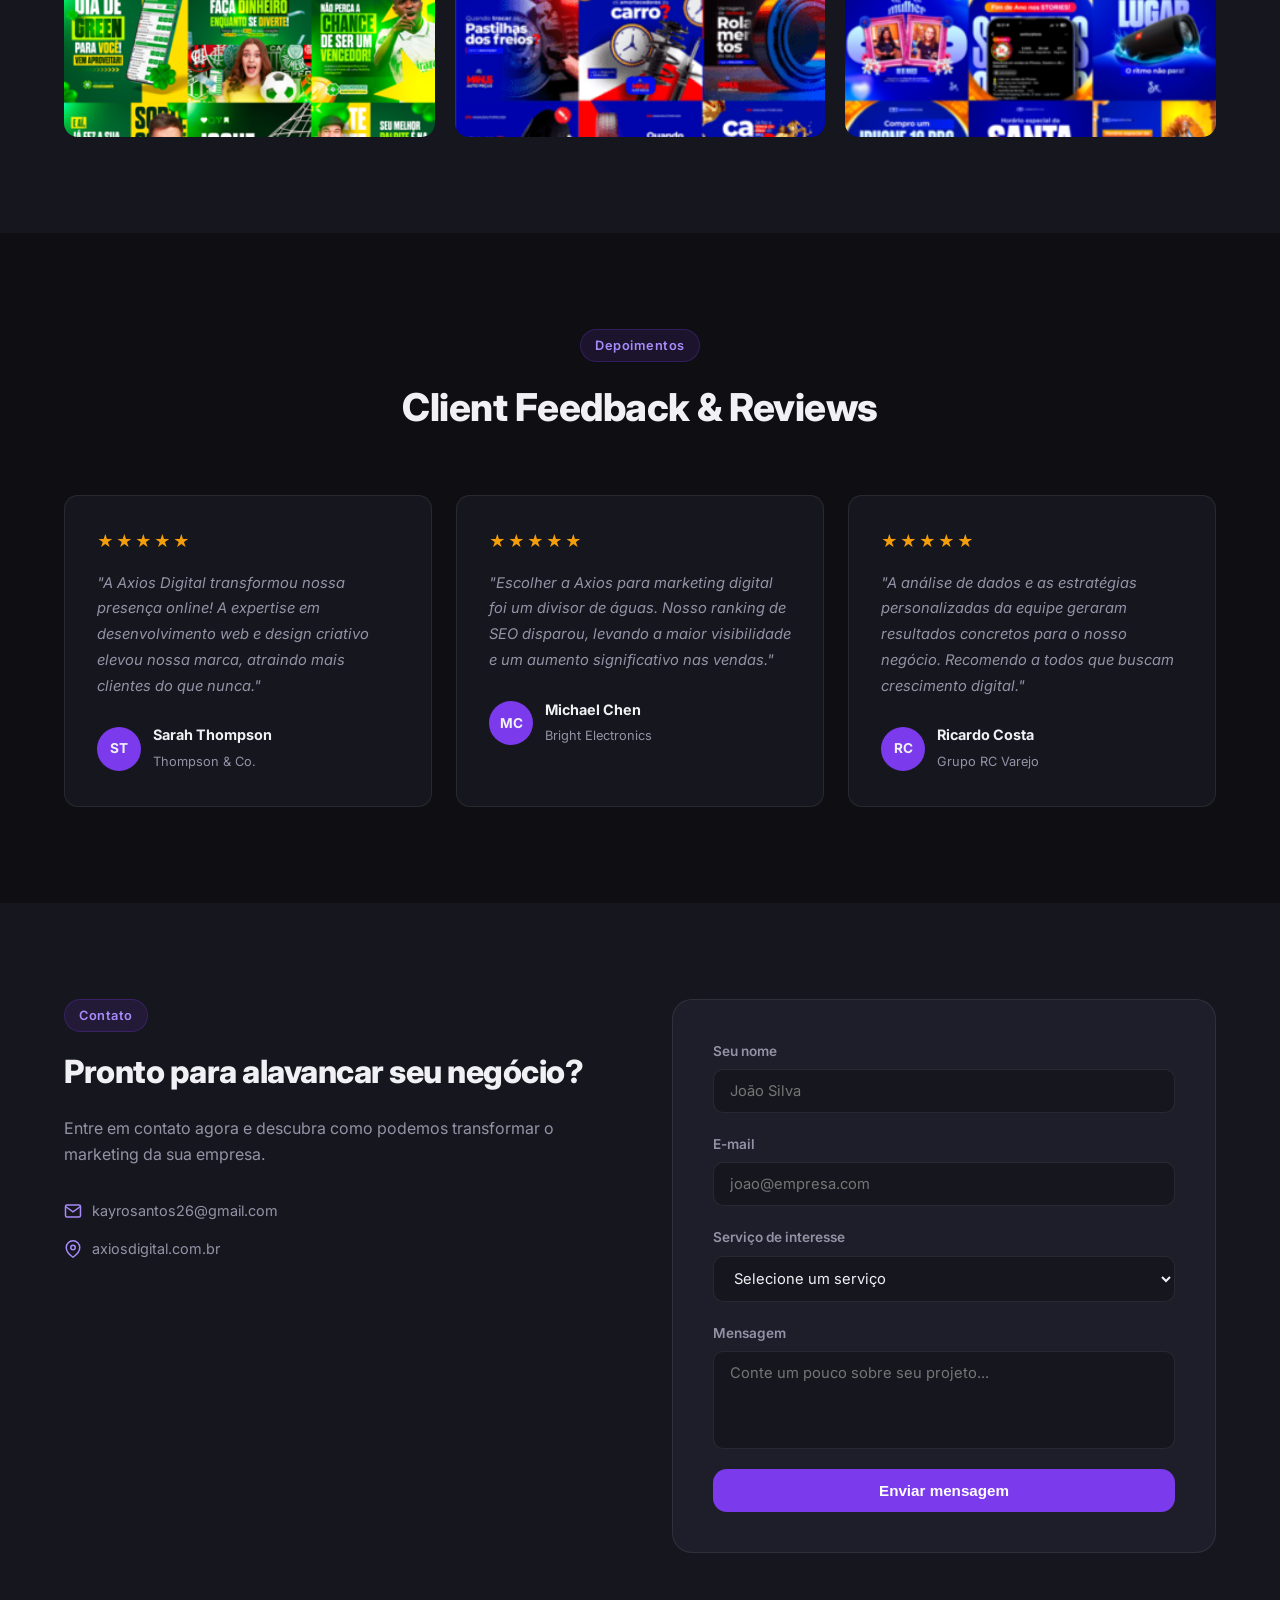
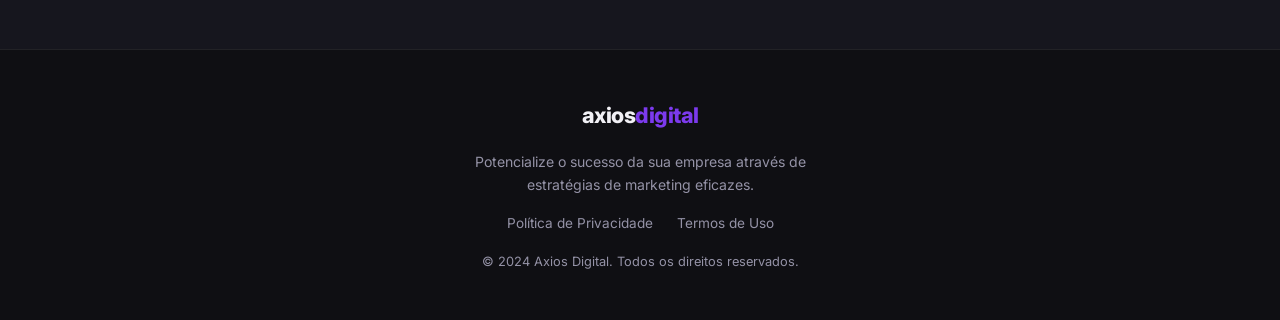
==== commit edad37b7: "feat: adicionar imagens reais do site axiosdigital - Logo, favicon e foto hero com imagens originais" ====
--- a/site/index.html
+++ b/site/index.html
@@ -8,13 +8,14 @@
   <link rel="preconnect" href="https://fonts.googleapis.com" />
   <link href="https://fonts.googleapis.com/css2?family=Inter:wght@300;400;500;600;700;800&display=swap" rel="stylesheet" />
   <link rel="stylesheet" href="style.css" />
+  <link rel="icon" href="images/favicon.png" />
 </head>
 <body>
 
   <!-- NAV -->
   <header class="nav" id="nav">
     <div class="container nav__inner">
-      <a href="#" class="nav__logo">axios<span>digital</span></a>
+      <a href="#" class="nav__logo"><img src="images/logo.png" alt="Axios Digital" class="nav__logo-img" /></a>
       <nav class="nav__links">
         <a href="#servicos">Serviços</a>
         <a href="#portfolio">Portfólio</a>
@@ -41,6 +42,7 @@
       </div>
       <div class="hero__image">
         <div class="hero__glow"></div>
+        <img src="images/pessoa.jpg" alt="Especialista em marketing" class="hero__photo" />
         <div class="hero__card">
           <div class="hero__card-line">
             <span class="dot dot--green"></span>
@@ -146,37 +148,37 @@
       </div>
       <div class="portfolio__grid">
         <div class="portfolio-item">
-          <div class="portfolio-item__img portfolio-item__img--1"></div>
-          <div class="portfolio-item__overlay">
-            <a href="#contato" class="btn btn--primary">Ver Projeto</a>
-          </div>
-        </div>
-        <div class="portfolio-item">
-          <div class="portfolio-item__img portfolio-item__img--2"></div>
-          <div class="portfolio-item__overlay">
-            <a href="#contato" class="btn btn--primary">Ver Projeto</a>
-          </div>
-        </div>
-        <div class="portfolio-item">
-          <div class="portfolio-item__img portfolio-item__img--3"></div>
-          <div class="portfolio-item__overlay">
-            <a href="#contato" class="btn btn--primary">Ver Projeto</a>
-          </div>
-        </div>
-        <div class="portfolio-item">
-          <div class="portfolio-item__img portfolio-item__img--4"></div>
-          <div class="portfolio-item__overlay">
-            <a href="#contato" class="btn btn--primary">Ver Projeto</a>
-          </div>
-        </div>
-        <div class="portfolio-item">
-          <div class="portfolio-item__img portfolio-item__img--5"></div>
-          <div class="portfolio-item__overlay">
-            <a href="#contato" class="btn btn--primary">Ver Projeto</a>
-          </div>
-        </div>
-        <div class="portfolio-item">
-          <div class="portfolio-item__img portfolio-item__img--6"></div>
+          <img src="images/portfolio-1.png" alt="Projeto 1" class="portfolio-item__img" />
+          <div class="portfolio-item__overlay">
+            <a href="#contato" class="btn btn--primary">Ver Projeto</a>
+          </div>
+        </div>
+        <div class="portfolio-item">
+          <img src="images/portfolio-2.png" alt="Projeto 2" class="portfolio-item__img" />
+          <div class="portfolio-item__overlay">
+            <a href="#contato" class="btn btn--primary">Ver Projeto</a>
+          </div>
+        </div>
+        <div class="portfolio-item">
+          <img src="images/portfolio-3.png" alt="Projeto 3" class="portfolio-item__img" />
+          <div class="portfolio-item__overlay">
+            <a href="#contato" class="btn btn--primary">Ver Projeto</a>
+          </div>
+        </div>
+        <div class="portfolio-item">
+          <img src="images/portfolio-4.png" alt="Projeto 4" class="portfolio-item__img" />
+          <div class="portfolio-item__overlay">
+            <a href="#contato" class="btn btn--primary">Ver Projeto</a>
+          </div>
+        </div>
+        <div class="portfolio-item">
+          <img src="images/portfolio-5.png" alt="Projeto 5" class="portfolio-item__img" />
+          <div class="portfolio-item__overlay">
+            <a href="#contato" class="btn btn--primary">Ver Projeto</a>
+          </div>
+        </div>
+        <div class="portfolio-item">
+          <img src="images/portfolio-6.png" alt="Projeto 6" class="portfolio-item__img" />
           <div class="portfolio-item__overlay">
             <a href="#contato" class="btn btn--primary">Ver Projeto</a>
           </div>
--- a/site/style.css
+++ b/site/style.css
@@ -79,6 +79,7 @@
   letter-spacing: -0.5px;
 }
 .nav__logo span { color: var(--accent); }
+.nav__logo-img { height: 36px; width: auto; object-fit: contain; }
 .nav__links {
   display: flex;
   align-items: center;
@@ -166,6 +167,14 @@
   background: radial-gradient(circle, rgba(124,58,237,0.35) 0%, transparent 70%);
   border-radius: 50%;
 }
+.hero__photo {
+  position: relative;
+  width: 320px;
+  height: 380px;
+  object-fit: cover;
+  border-radius: 20px;
+  box-shadow: var(--shadow);
+}
 .hero__card {
   position: relative;
   background: var(--bg3);
@@ -334,14 +343,9 @@
 .portfolio-item__img {
   width: 100%;
   height: 100%;
+  object-fit: cover;
   transition: transform 0.4s ease;
 }
-.portfolio-item__img--1 { background: linear-gradient(135deg, #7c3aed 0%, #2563eb 100%); }
-.portfolio-item__img--2 { background: linear-gradient(135deg, #db2777 0%, #7c3aed 100%); }
-.portfolio-item__img--3 { background: linear-gradient(135deg, #0891b2 0%, #7c3aed 100%); }
-.portfolio-item__img--4 { background: linear-gradient(135deg, #16a34a 0%, #0891b2 100%); }
-.portfolio-item__img--5 { background: linear-gradient(135deg, #ea580c 0%, #db2777 100%); }
-.portfolio-item__img--6 { background: linear-gradient(135deg, #7c3aed 0%, #16a34a 100%); }
 .portfolio-item__overlay {
   position: absolute;
   inset: 0;
